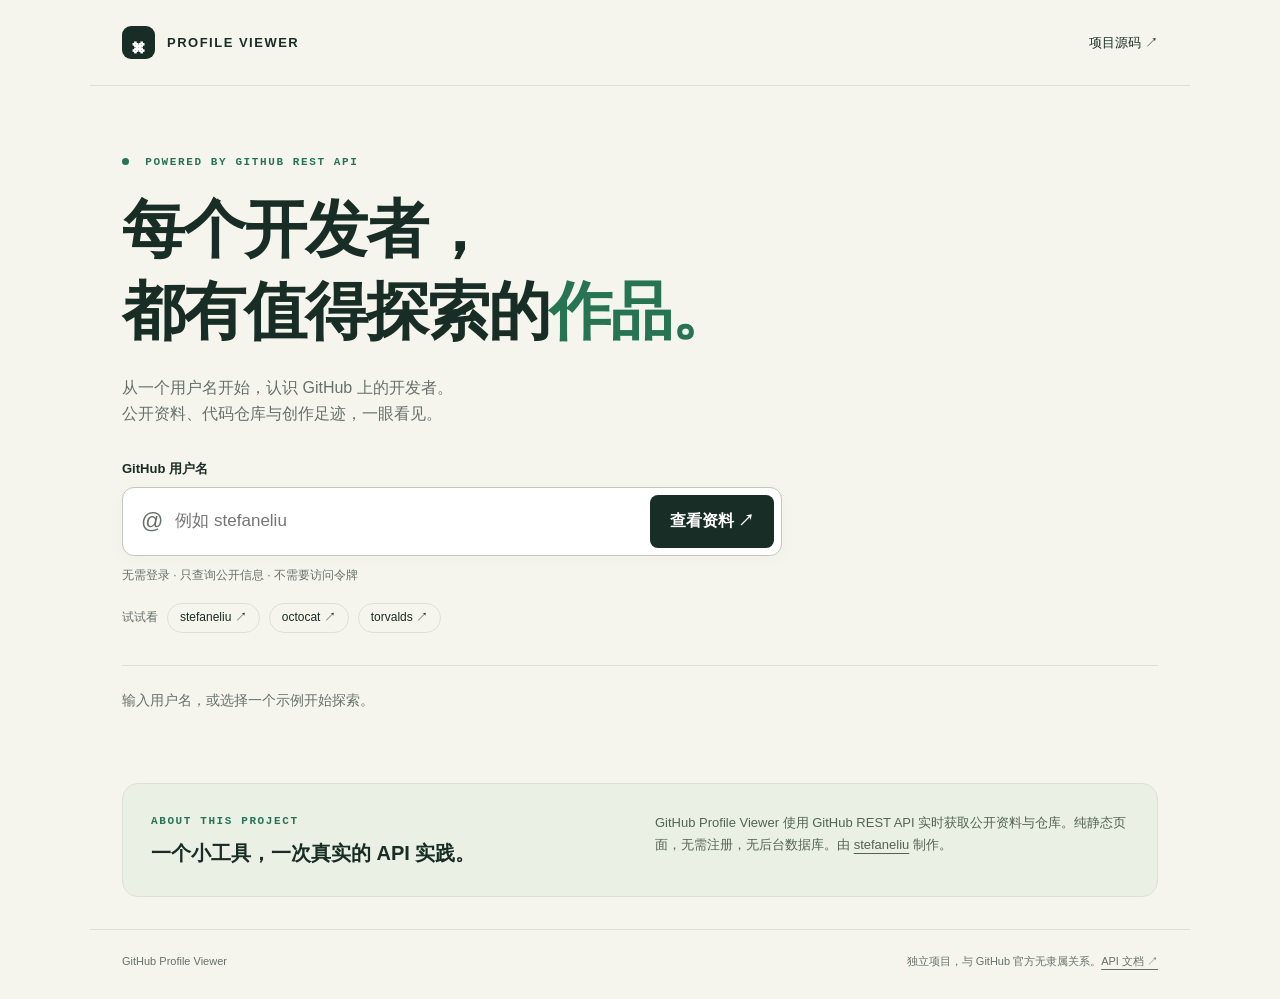
==== index.html @ 152d1d9b "Add responsive GitHub Profile Viewer using REST API" ====
<!doctype html>
<html lang="zh-CN">
<head>
  <meta charset="utf-8">
  <meta name="viewport" content="width=device-width, initial-scale=1">
  <meta name="description" content="输入 GitHub 用户名，实时查看公开资料与最近更新的仓库。由 stefaneliu 制作的 GitHub REST API 项目。">
  <meta name="theme-color" content="#13251f">
  <title>GitHub Profile Viewer · stefaneliu</title>
  <link rel="stylesheet" href="styles.css">
  <script src="app.js" defer></script>
</head>
<body>
  <header class="topbar wrap">
    <a class="brand" href="./" aria-label="GitHub Profile Viewer 首页"><span class="mark" aria-hidden="true">⌘</span> PROFILE VIEWER</a>
    <a href="https://github.com/stefaneliu/github-profile-viewer" target="_blank" rel="noopener noreferrer">项目源码 ↗</a>
  </header>
  <main class="wrap">
    <section class="hero" aria-labelledby="title">
      <p class="eyebrow"><span class="dot"></span> POWERED BY GITHUB REST API</p>
      <h1 id="title">每个开发者，<br>都有值得探索的<span>作品。</span></h1>
      <p class="intro">从一个用户名开始，认识 GitHub 上的开发者。<br>公开资料、代码仓库与创作足迹，一眼看见。</p>
      <form id="search-form" novalidate>
        <label for="username">GitHub 用户名</label>
        <div class="searchbox"><span aria-hidden="true">@</span><input id="username" name="username" autocomplete="off" autocapitalize="none" spellcheck="false" maxlength="39" placeholder="例如 stefaneliu" aria-describedby="search-help"><button type="submit">查看资料 <span aria-hidden="true">↗</span></button></div>
        <p id="search-help">无需登录 · 只查询公开信息 · 不需要访问令牌</p>
      </form>
      <div class="examples">试试看 <button type="button" data-user="stefaneliu">stefaneliu ↗</button><button type="button" data-user="octocat">octocat ↗</button><button type="button" data-user="torvalds">torvalds ↗</button></div>
    </section>
    <p id="status" class="status" role="status" aria-live="polite">输入用户名，或选择一个示例开始探索。</p>
    <section id="result" hidden aria-label="查询结果" aria-busy="false">
      <article class="profile panel">
        <div class="identity"><img id="avatar" width="88" height="88" alt=""><div><p class="eyebrow" id="account-type"></p><h2 id="display-name"></h2><a id="profile-link" target="_blank" rel="noopener noreferrer"></a></div></div>
        <p id="bio" class="bio"></p>
        <div id="metadata" class="metadata"></div>
        <dl class="stats"><div><dt>公开仓库</dt><dd id="repo-count"></dd></div><div><dt>关注者</dt><dd id="followers"></dd></div><div><dt>正在关注</dt><dd id="following"></dd></div></dl>
      </article>
      <div class="section-title"><h2>最近更新的仓库</h2><span>最多展示 6 个 · 含 Fork</span></div>
      <p id="repo-status" role="status"></p>
      <div id="repos" class="repo-grid"></div>
      <p id="fetched-at" class="caption"></p>
    </section>
    <section class="about panel"><div><p class="eyebrow">ABOUT THIS PROJECT</p><h2>一个小工具，一次真实的 API 实践。</h2></div><p>GitHub Profile Viewer 使用 GitHub REST API 实时获取公开资料与仓库。纯静态页面，无需注册，无后台数据库。由 <a href="https://github.com/stefaneliu">stefaneliu</a> 制作。</p></section>
  </main>
  <footer class="wrap"><span>GitHub Profile Viewer</span><span>独立项目，与 GitHub 官方无隶属关系。<a href="https://docs.github.com/en/rest" target="_blank" rel="noopener noreferrer">API 文档 ↗</a></span></footer>
  <noscript><p class="wrap">此工具需要启用 JavaScript 才能查询 GitHub API。</p></noscript>
</body>
</html>
---- styles.css ----
:root{color-scheme:light;--ink:#182d25;--muted:#65716b;--green:#267451;--line:#dce1d7;--paper:#f5f5ed}*{box-sizing:border-box}body{margin:0;background:var(--paper);color:var(--ink);font-family:Inter,-apple-system,BlinkMacSystemFont,"Segoe UI","PingFang SC","Microsoft YaHei",sans-serif;line-height:1.65}.wrap{max-width:1100px;margin:auto;padding-left:32px;padding-right:32px}a{color:inherit;text-underline-offset:4px}button,input{font:inherit}button,a,input{-webkit-tap-highlight-color:transparent}button{cursor:pointer}button:focus-visible,a:focus-visible,input:focus-visible{outline:3px solid #d18d27;outline-offset:5px}.topbar{display:flex;justify-content:space-between;align-items:center;gap:20px;padding-top:26px;padding-bottom:26px;border-bottom:1px solid var(--line);font-size:13px}.topbar a{text-decoration:none}.brand{font-weight:750;letter-spacing:1.5px;display:flex;align-items:center;gap:12px}.mark{display:grid;place-items:center;background:var(--ink);color:#fff;border-radius:9px;width:33px;height:33px;font-size:25px}.hero{max-width:820px;padding:67px 0 32px}.eyebrow{font-family:ui-monospace,SFMono-Regular,monospace;font-size:11px;font-weight:600;letter-spacing:1.6px;color:var(--green);margin:0 0 18px}.dot{display:inline-block;width:7px;height:7px;background:var(--green);border-radius:50%;margin-right:8px}h1{font-size:clamp(36px,5.6vw,63px);line-height:1.3;letter-spacing:-2px;margin:0 0 22px;font-weight:720}h1 span{color:var(--green)}.intro{color:var(--muted);font-size:16px;margin-bottom:30px}form{max-width:660px}label{display:block;font-size:13px;font-weight:650;margin-bottom:8px}.searchbox{display:flex;gap:12px;align-items:center;border:1px solid #bdc9bc;border-radius:12px;background:#fff;padding:7px 7px 7px 18px;box-shadow:0 4px 18px #182d2506}.searchbox>span{color:var(--muted);font-size:22px}input{min-width:0;width:100%;border:0;background:transparent;padding:10px 0;color:var(--ink);font-size:17px}input:focus{outline:none}input:focus-visible{outline:2px solid var(--green);outline-offset:1px}button[type=submit]{flex-shrink:0;background:var(--ink);color:white;border:0;border-radius:8px;padding:13px 20px;font-weight:600}button[type=submit]:hover{background:var(--green)}#search-help{font-size:12px;color:var(--muted);margin:10px 0 18px}.examples{display:flex;flex-wrap:wrap;align-items:center;gap:9px;font-size:12px;color:var(--muted)}.examples button{background:transparent;border:1px solid var(--line);border-radius:20px;padding:4px 12px;color:var(--ink)}.examples button:hover{background:#e4eadf}.status{border-top:1px solid var(--line);padding:23px 0;font-size:14px;color:var(--muted);margin:0}.status.error{color:#a23328}.panel{background:#fff;border:1px solid var(--line);border-radius:16px}.profile{padding:30px}.identity{display:flex;gap:20px;align-items:center}.identity img{border-radius:50%;object-fit:cover;background:var(--paper)}.identity .eyebrow{margin:0 0 3px}h2{margin:0;font-size:23px;line-height:1.45}.identity a{font-size:14px;color:var(--green)}.bio{max-width:730px;white-space:pre-wrap;overflow-wrap:anywhere}.metadata{display:flex;flex-wrap:wrap;gap:10px 24px;font-size:13px;color:var(--muted)}.metadata a{overflow-wrap:anywhere}.stats{display:grid;grid-template-columns:repeat(3,1fr);border-top:1px solid var(--line);margin:24px 0 0;padding-top:20px;gap:14px}.stats div{display:flex;flex-direction:column-reverse}.stats dt{font-size:12px;color:var(--muted)}.stats dd{margin:0;font-size:27px;font-weight:700;font-variant-numeric:tabular-nums}.section-title{display:flex;justify-content:space-between;gap:12px;align-items:baseline;margin:30px 0 16px}.section-title h2{font-size:18px}.section-title span,.caption{font-size:12px;color:var(--muted)}.repo-grid{display:grid;grid-template-columns:repeat(2,minmax(0,1fr));gap:14px}.repo{display:flex;flex-direction:column;padding:22px;min-height:172px}.repo h3{font-size:16px;margin:0;overflow-wrap:anywhere}.repo h3 a{text-decoration:none}.repo h3 a:hover{text-decoration:underline}.repo p{font-size:13px;color:var(--muted);margin:10px 0 20px;overflow-wrap:anywhere}.repo-details{display:flex;flex-wrap:wrap;gap:16px;font-size:12px;margin-top:auto;color:var(--muted)}#repo-status{font-size:14px;color:var(--muted)}.about{margin:48px 0 32px;padding:28px;display:grid;grid-template-columns:1fr 1fr;gap:30px;background:#eaf0e4}.about .eyebrow{margin-bottom:9px}.about h2{font-size:20px}.about>p{font-size:13px;color:#526451;margin:0}footer{display:flex;justify-content:space-between;gap:20px;padding-top:22px;padding-bottom:28px;border-top:1px solid var(--line);font-size:11px;color:var(--muted)}[hidden]{display:none!important}@media(max-width:600px){.wrap{padding-left:20px;padding-right:20px}.topbar{font-size:10px;gap:12px}.brand{letter-spacing:.7px}.mark{width:27px;height:27px;font-size:20px}.hero{padding-top:40px}h1{letter-spacing:-1.2px}.intro{font-size:14px}.searchbox{gap:8px;padding-left:12px}button[type=submit]{padding:12px;font-size:13px}.profile{padding:22px}.identity{gap:14px}.identity img{width:64px;height:64px}.identity h2{font-size:21px;overflow-wrap:anywhere}.repo-grid,.about{grid-template-columns:1fr}.section-title{align-items:flex-start;flex-direction:column;gap:5px}.about{padding:22px;gap:18px}footer{flex-direction:column;gap:7px}.stats dd{font-size:23px}}@media(prefers-reduced-motion:no-preference){button,a{transition:background-color .15s,color .15s}}
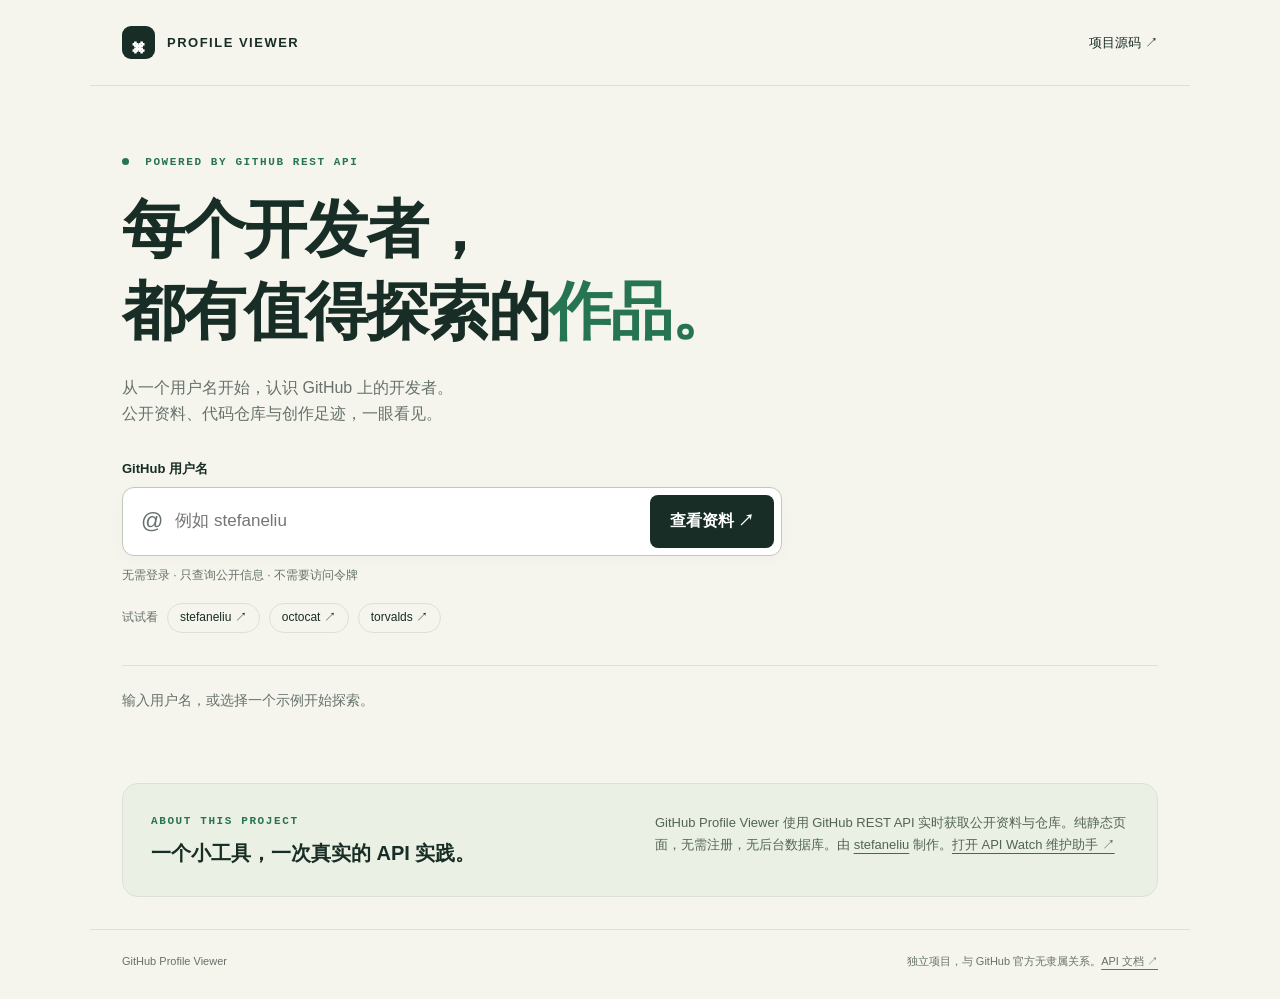
==== commit b137e347: "Add API Watch maintenance dashboard for developer notifications" ====
--- a/index.html
+++ b/index.html
@@ -39,7 +39,7 @@
       <div id="repos" class="repo-grid"></div>
       <p id="fetched-at" class="caption"></p>
     </section>
-    <section class="about panel"><div><p class="eyebrow">ABOUT THIS PROJECT</p><h2>一个小工具，一次真实的 API 实践。</h2></div><p>GitHub Profile Viewer 使用 GitHub REST API 实时获取公开资料与仓库。纯静态页面，无需注册，无后台数据库。由 <a href="https://github.com/stefaneliu">stefaneliu</a> 制作。</p></section>
+    <section class="about panel"><div><p class="eyebrow">ABOUT THIS PROJECT</p><h2>一个小工具，一次真实的 API 实践。</h2></div><p>GitHub Profile Viewer 使用 GitHub REST API 实时获取公开资料与仓库。纯静态页面，无需注册，无后台数据库。由 <a href="https://github.com/stefaneliu">stefaneliu</a> 制作。<a href="api-watch/">打开 API Watch 维护助手 ↗</a></p></section>
   </main>
   <footer class="wrap"><span>GitHub Profile Viewer</span><span>独立项目，与 GitHub 官方无隶属关系。<a href="https://docs.github.com/en/rest" target="_blank" rel="noopener noreferrer">API 文档 ↗</a></span></footer>
   <noscript><p class="wrap">此工具需要启用 JavaScript 才能查询 GitHub API。</p></noscript>
